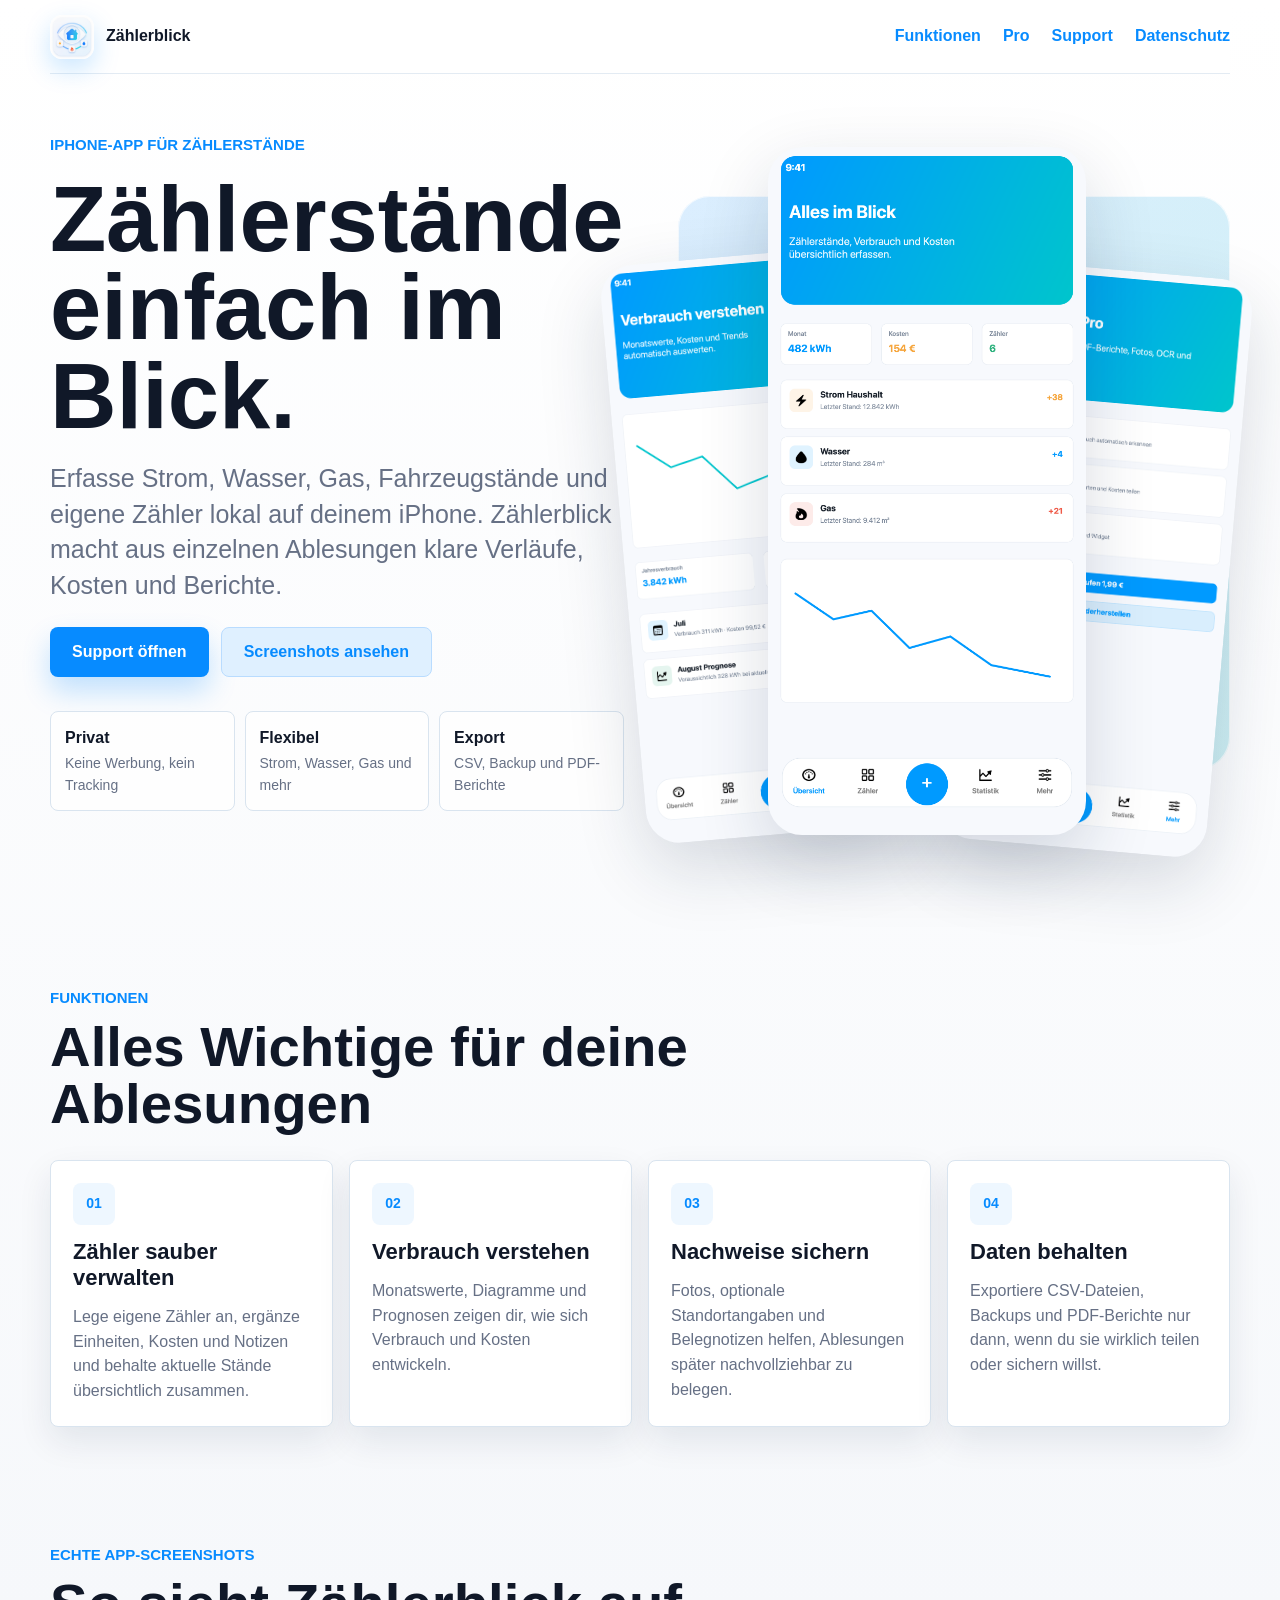
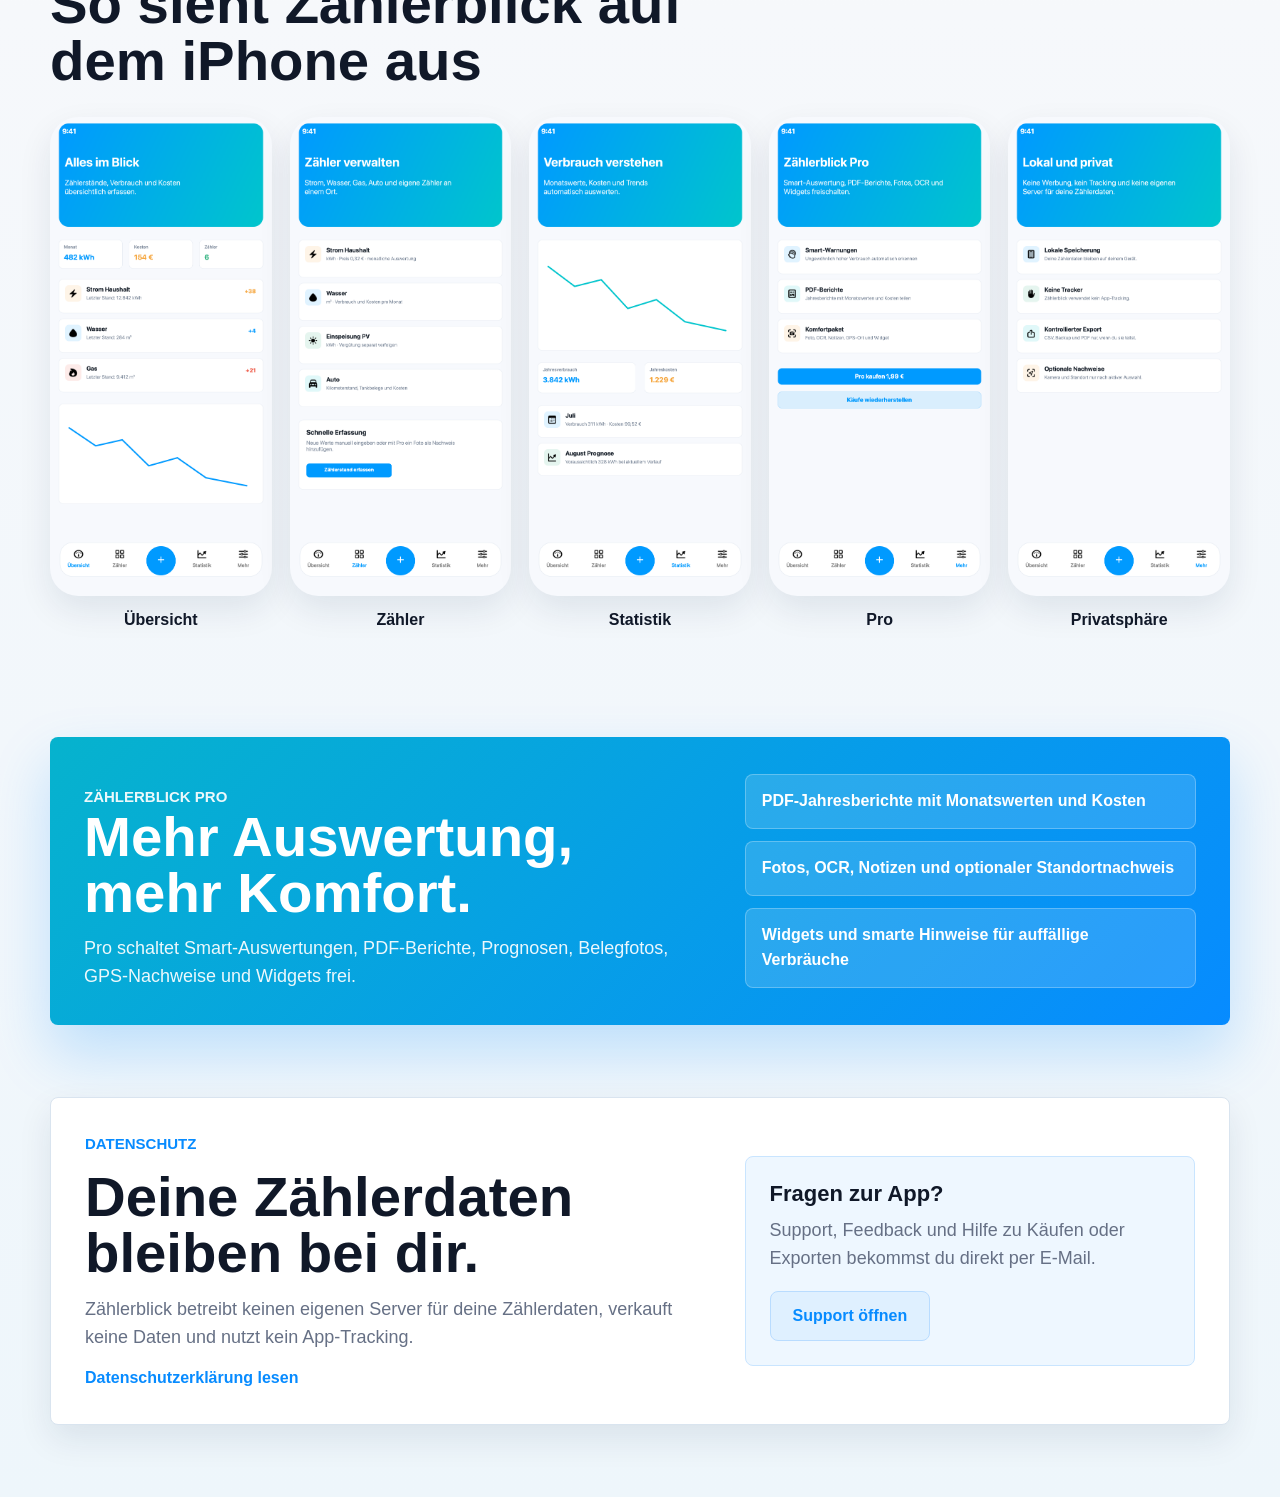
==== index.html @ 4edcbf22 "Add Zählerblick website" ====
<!doctype html>
<html lang="de">
<head>
    <meta charset="utf-8">
    <meta name="viewport" content="width=device-width, initial-scale=1">
    <title>Zählerblick - Zählerstände einfach im Blick</title>
    <meta name="description" content="Zählerblick ist die private iPhone-App für Strom, Wasser, Gas, Fahrzeuge und eigene Zähler - mit Auswertung, Export, Fotos und Pro-Funktionen.">
    <link rel="icon" href="assets/app-icon.png">
    <link rel="stylesheet" href="styles.css">
</head>
<body>
    <header class="site-header">
        <a class="brand" href="index.html" aria-label="Zählerblick Startseite">
            <img src="assets/app-icon.png" alt="">
            <span>Zählerblick</span>
        </a>
        <nav aria-label="Navigation">
            <a href="#funktionen">Funktionen</a>
            <a href="#pro">Pro</a>
            <a href="support.html">Support</a>
            <a href="datenschutz.html">Datenschutz</a>
        </nav>
    </header>

    <main>
        <section class="hero">
            <div class="hero-copy">
                <p class="eyebrow">iPhone-App für Zählerstände</p>
                <h1>Zählerstände einfach im Blick.</h1>
                <p class="lead">
                    Erfasse Strom, Wasser, Gas, Fahrzeugstände und eigene Zähler lokal auf deinem iPhone. Zählerblick macht aus einzelnen Ablesungen klare Verläufe, Kosten und Berichte.
                </p>
                <div class="hero-actions">
                    <a class="button primary" href="support.html">Support öffnen</a>
                    <a class="button secondary" href="#screenshots">Screenshots ansehen</a>
                </div>
                <dl class="trust-row" aria-label="Kurzinfos">
                    <div>
                        <dt>Privat</dt>
                        <dd>Keine Werbung, kein Tracking</dd>
                    </div>
                    <div>
                        <dt>Flexibel</dt>
                        <dd>Strom, Wasser, Gas und mehr</dd>
                    </div>
                    <div>
                        <dt>Export</dt>
                        <dd>CSV, Backup und PDF-Berichte</dd>
                    </div>
                </dl>
            </div>

            <div class="hero-visual" aria-label="Zählerblick App-Screenshots">
                <img class="phone-shot phone-left" src="assets/screenshot-statistics.png" alt="Zählerblick Statistik mit Verbrauchsdiagramm">
                <img class="phone-shot phone-main" src="assets/screenshot-overview.png" alt="Zählerblick Übersicht mit mehreren Zählern">
                <img class="phone-shot phone-right" src="assets/screenshot-pro.png" alt="Zählerblick Pro Freischaltseite">
            </div>
        </section>

        <section class="section" id="funktionen">
            <div class="section-heading">
                <p class="eyebrow">Funktionen</p>
                <h2>Alles Wichtige für deine Ablesungen</h2>
            </div>
            <div class="feature-grid">
                <article class="feature">
                    <span class="feature-icon">01</span>
                    <h3>Zähler sauber verwalten</h3>
                    <p>Lege eigene Zähler an, ergänze Einheiten, Kosten und Notizen und behalte aktuelle Stände übersichtlich zusammen.</p>
                </article>
                <article class="feature">
                    <span class="feature-icon">02</span>
                    <h3>Verbrauch verstehen</h3>
                    <p>Monatswerte, Diagramme und Prognosen zeigen dir, wie sich Verbrauch und Kosten entwickeln.</p>
                </article>
                <article class="feature">
                    <span class="feature-icon">03</span>
                    <h3>Nachweise sichern</h3>
                    <p>Fotos, optionale Standortangaben und Belegnotizen helfen, Ablesungen später nachvollziehbar zu belegen.</p>
                </article>
                <article class="feature">
                    <span class="feature-icon">04</span>
                    <h3>Daten behalten</h3>
                    <p>Exportiere CSV-Dateien, Backups und PDF-Berichte nur dann, wenn du sie wirklich teilen oder sichern willst.</p>
                </article>
            </div>
        </section>

        <section class="showcase" id="screenshots">
            <div class="section-heading">
                <p class="eyebrow">Echte App-Screenshots</p>
                <h2>So sieht Zählerblick auf dem iPhone aus</h2>
            </div>
            <div class="screenshot-strip">
                <figure>
                    <img src="assets/screenshot-overview.png" alt="Übersicht in Zählerblick">
                    <figcaption>Übersicht</figcaption>
                </figure>
                <figure>
                    <img src="assets/screenshot-meters.png" alt="Zählerliste in Zählerblick">
                    <figcaption>Zähler</figcaption>
                </figure>
                <figure>
                    <img src="assets/screenshot-statistics.png" alt="Statistikansicht in Zählerblick">
                    <figcaption>Statistik</figcaption>
                </figure>
                <figure>
                    <img src="assets/screenshot-pro.png" alt="Zählerblick Pro Ansicht">
                    <figcaption>Pro</figcaption>
                </figure>
                <figure>
                    <img src="assets/screenshot-privacy.png" alt="Datenschutzansicht in Zählerblick">
                    <figcaption>Privatsphäre</figcaption>
                </figure>
            </div>
        </section>

        <section class="pro-band" id="pro">
            <div>
                <p class="eyebrow">Zählerblick Pro</p>
                <h2>Mehr Auswertung, mehr Komfort.</h2>
                <p>
                    Pro schaltet Smart-Auswertungen, PDF-Berichte, Prognosen, Belegfotos, GPS-Nachweise und Widgets frei.
                </p>
            </div>
            <ul class="pro-list">
                <li>PDF-Jahresberichte mit Monatswerten und Kosten</li>
                <li>Fotos, OCR, Notizen und optionaler Standortnachweis</li>
                <li>Widgets und smarte Hinweise für auffällige Verbräuche</li>
            </ul>
        </section>

        <section class="privacy-section">
            <div class="privacy-copy">
                <p class="eyebrow">Datenschutz</p>
                <h2>Deine Zählerdaten bleiben bei dir.</h2>
                <p>
                    Zählerblick betreibt keinen eigenen Server für deine Zählerdaten, verkauft keine Daten und nutzt kein App-Tracking.
                </p>
                <a class="text-link" href="datenschutz.html">Datenschutzerklärung lesen</a>
            </div>
            <div class="support-card">
                <h3>Fragen zur App?</h3>
                <p>Support, Feedback und Hilfe zu Käufen oder Exporten bekommst du direkt per E-Mail.</p>
                <a class="button secondary" href="support.html">Support öffnen</a>
            </div>
        </section>
    </main>
</body>
</html>
---- styles.css ----
:root {
    color-scheme: light;
    --background: #f6f8fb;
    --surface: #ffffff;
    --surface-soft: #eef7ff;
    --ink: #101828;
    --text: #1d2939;
    --muted: #667085;
    --line: #d9e4ef;
    --blue: #078bff;
    --cyan: #06b6c9;
    --deep: #0b2545;
    --shadow: 0 26px 70px rgba(16, 36, 66, 0.16);
    --soft-shadow: 0 14px 34px rgba(16, 36, 66, 0.09);
}

* {
    box-sizing: border-box;
}

html {
    scroll-behavior: smooth;
}

body {
    margin: 0;
    font-family: -apple-system, BlinkMacSystemFont, "Segoe UI", sans-serif;
    color: var(--text);
    background:
        linear-gradient(180deg, #ffffff 0%, var(--background) 52%, #eef6fb 100%);
    line-height: 1.55;
}

img {
    max-width: 100%;
    height: auto;
}

a {
    color: var(--blue);
    text-decoration: none;
}

a:hover {
    text-decoration: underline;
}

.site-header {
    position: sticky;
    top: 0;
    z-index: 20;
    width: min(1180px, calc(100% - 40px));
    min-height: 74px;
    margin: 0 auto;
    display: flex;
    align-items: center;
    justify-content: space-between;
    gap: 22px;
    background: rgba(255, 255, 255, 0.82);
    backdrop-filter: blur(18px);
    border-bottom: 1px solid rgba(217, 228, 239, 0.72);
}

.site-header nav,
.topnav {
    display: flex;
    align-items: center;
    gap: 22px;
    font-weight: 750;
}

.brand {
    display: inline-flex;
    align-items: center;
    gap: 12px;
    color: var(--ink);
    font-weight: 850;
}

.brand img {
    width: 44px;
    height: 44px;
    border-radius: 12px;
    box-shadow: 0 10px 26px rgba(7, 139, 255, 0.22);
}

main,
.page {
    width: min(1180px, calc(100% - 40px));
    margin: 0 auto;
}

.page {
    padding: 30px 0 72px;
}

.page.narrow {
    width: min(860px, calc(100% - 40px));
}

.topnav {
    justify-content: space-between;
    padding: 8px 0 28px;
}

.hero {
    min-height: calc(100vh - 74px);
    display: grid;
    grid-template-columns: minmax(0, 0.92fr) minmax(360px, 1.08fr);
    align-items: center;
    gap: 56px;
    padding: 52px 0 82px;
}

.hero-copy {
    display: grid;
    gap: 20px;
}

.eyebrow {
    margin: 0;
    color: var(--blue);
    font-size: 15px;
    font-weight: 850;
    letter-spacing: 0;
    text-transform: uppercase;
}

h1,
h2,
h3 {
    margin: 0;
    color: var(--ink);
    letter-spacing: 0;
}

h1 {
    max-width: 720px;
    font-size: clamp(48px, 7.2vw, 94px);
    line-height: 0.96;
}

h2 {
    font-size: clamp(34px, 4.4vw, 58px);
    line-height: 1;
}

h3 {
    font-size: 22px;
    line-height: 1.18;
}

p {
    margin: 0;
    color: var(--muted);
    font-size: 18px;
}

.lead {
    max-width: 670px;
    font-size: clamp(20px, 2.1vw, 25px);
    line-height: 1.42;
}

.hero-actions {
    display: flex;
    flex-wrap: wrap;
    gap: 12px;
    margin-top: 4px;
}

.button {
    display: inline-flex;
    min-height: 50px;
    align-items: center;
    justify-content: center;
    padding: 0 22px;
    border-radius: 8px;
    font-weight: 850;
}

.button.primary {
    color: #ffffff;
    background: var(--blue);
    box-shadow: 0 14px 28px rgba(7, 139, 255, 0.24);
}

.button.secondary {
    color: var(--blue);
    background: #dff0ff;
    border: 1px solid #b9dcff;
}

.trust-row {
    display: grid;
    grid-template-columns: repeat(3, minmax(0, 1fr));
    gap: 10px;
    margin: 14px 0 0;
}

.trust-row div {
    padding: 14px;
    background: rgba(255, 255, 255, 0.76);
    border: 1px solid var(--line);
    border-radius: 8px;
}

.trust-row dt {
    color: var(--ink);
    font-weight: 850;
}

.trust-row dd {
    margin: 2px 0 0;
    color: var(--muted);
    font-size: 14px;
}

.hero-visual {
    position: relative;
    min-height: 690px;
    isolation: isolate;
}

.hero-visual::before {
    content: "";
    position: absolute;
    inset: 10% 0 7% 9%;
    z-index: -1;
    border-radius: 32px;
    background: linear-gradient(135deg, rgba(7, 139, 255, 0.14), rgba(6, 182, 201, 0.19));
    box-shadow: inset 0 0 0 1px rgba(255, 255, 255, 0.7);
}

.phone-shot {
    position: absolute;
    width: 268px;
    border-radius: 34px;
    background: var(--surface);
    box-shadow: var(--shadow);
}

.phone-main {
    left: 50%;
    top: 20px;
    z-index: 3;
    width: 318px;
    transform: translateX(-50%);
}

.phone-left {
    left: 0;
    top: 128px;
    z-index: 2;
    transform: rotate(-5deg);
}

.phone-right {
    right: 0;
    top: 142px;
    z-index: 1;
    transform: rotate(5deg);
}

.section {
    padding: 86px 0 38px;
}

.section-heading {
    display: grid;
    gap: 10px;
    max-width: 760px;
    margin-bottom: 28px;
}

.feature-grid {
    display: grid;
    grid-template-columns: repeat(4, minmax(0, 1fr));
    gap: 16px;
}

.feature {
    min-height: 246px;
    padding: 22px;
    display: flex;
    flex-direction: column;
    gap: 14px;
    background: var(--surface);
    border: 1px solid var(--line);
    border-radius: 8px;
    box-shadow: var(--soft-shadow);
}

.feature-icon {
    display: inline-grid;
    width: 42px;
    height: 42px;
    place-items: center;
    color: var(--blue);
    background: var(--surface-soft);
    border-radius: 8px;
    font-size: 14px;
    font-weight: 900;
}

.feature p {
    font-size: 16px;
}

.showcase {
    padding: 78px 0;
}

.screenshot-strip {
    display: grid;
    grid-template-columns: repeat(5, minmax(160px, 1fr));
    gap: 18px;
    align-items: start;
}

.screenshot-strip figure {
    margin: 0;
}

.screenshot-strip img {
    display: block;
    width: 100%;
    border-radius: 28px;
    background: var(--surface);
    box-shadow: var(--soft-shadow);
}

.screenshot-strip figcaption {
    margin-top: 12px;
    color: var(--ink);
    font-weight: 800;
    text-align: center;
}

.pro-band,
.privacy-section {
    display: grid;
    grid-template-columns: minmax(0, 1fr) minmax(320px, 0.72fr);
    gap: 34px;
    align-items: center;
    margin: 26px 0 72px;
    padding: 34px;
    border-radius: 8px;
}

.pro-band {
    color: #ffffff;
    background:
        linear-gradient(135deg, rgba(6, 182, 201, 0.92), rgba(7, 139, 255, 0.98)),
        var(--blue);
    box-shadow: 0 28px 58px rgba(7, 139, 255, 0.22);
}

.pro-band .eyebrow,
.pro-band h2,
.pro-band p,
.pro-list {
    color: #ffffff;
}

.pro-band p {
    max-width: 680px;
    margin-top: 14px;
    opacity: 0.92;
}

.pro-list {
    margin: 0;
    padding: 0;
    list-style: none;
    display: grid;
    gap: 12px;
}

.pro-list li {
    padding: 14px 16px;
    background: rgba(255, 255, 255, 0.14);
    border: 1px solid rgba(255, 255, 255, 0.26);
    border-radius: 8px;
    font-weight: 750;
}

.privacy-section {
    background: var(--surface);
    border: 1px solid var(--line);
    box-shadow: var(--soft-shadow);
}

.privacy-copy {
    display: grid;
    gap: 14px;
}

.text-link {
    width: fit-content;
    font-weight: 850;
}

.support-card {
    padding: 24px;
    background: var(--surface-soft);
    border: 1px solid #c9e5ff;
    border-radius: 8px;
}

.support-card p {
    margin: 10px 0 18px;
}

.content {
    padding: 34px;
    background: var(--surface);
    border: 1px solid var(--line);
    border-radius: 8px;
    box-shadow: var(--soft-shadow);
}

.content h1 {
    font-size: clamp(42px, 6vw, 70px);
    margin-bottom: 24px;
}

.content h2 {
    margin: 34px 0 10px;
    font-size: 25px;
    line-height: 1.2;
}

.content p + p {
    margin-top: 10px;
}

.content ul {
    margin: 10px 0 0;
    padding-left: 22px;
    color: var(--muted);
    font-size: 18px;
}

.support-box {
    margin: 26px 0;
    padding: 22px;
    background: var(--surface-soft);
    border: 1px solid #c9e5ff;
    border-radius: 8px;
}

.support-box h2 {
    margin-top: 0;
}

.inline-shot {
    display: block;
    width: min(320px, 100%);
    margin: 30px auto;
    border-radius: 30px;
    box-shadow: var(--shadow);
}

@media (max-width: 980px) {
    .hero {
        grid-template-columns: 1fr;
        min-height: 0;
        padding-top: 38px;
    }

    .hero-visual {
        min-height: 590px;
        max-width: 680px;
        width: 100%;
        margin: 0 auto;
    }

    .feature-grid {
        grid-template-columns: repeat(2, minmax(0, 1fr));
    }

    .screenshot-strip {
        grid-template-columns: repeat(3, minmax(170px, 1fr));
    }

    .pro-band,
    .privacy-section {
        grid-template-columns: 1fr;
    }
}

@media (max-width: 680px) {
    .site-header {
        position: static;
        width: calc(100% - 28px);
        align-items: flex-start;
        padding: 14px 0;
    }

    .site-header nav {
        flex-wrap: wrap;
        justify-content: flex-end;
        gap: 10px 14px;
        font-size: 14px;
    }

    main,
    .page,
    .page.narrow {
        width: calc(100% - 28px);
    }

    .hero {
        gap: 28px;
        padding-bottom: 42px;
    }

    .trust-row,
    .feature-grid,
    .screenshot-strip {
        grid-template-columns: 1fr;
    }

    .hero-visual {
        min-height: 460px;
    }

    .hero-visual::before {
        inset: 8% 0 10%;
    }

    .phone-shot {
        width: 170px;
        border-radius: 24px;
    }

    .phone-main {
        width: 205px;
    }

    .phone-left {
        left: 0;
        top: 112px;
    }

    .phone-right {
        right: 0;
        top: 128px;
    }

    .section,
    .showcase {
        padding: 50px 0 24px;
    }

    .pro-band,
    .privacy-section,
    .content {
        padding: 24px 18px;
    }

    p,
    .content ul {
        font-size: 16px;
    }

    .lead {
        font-size: 19px;
    }
}
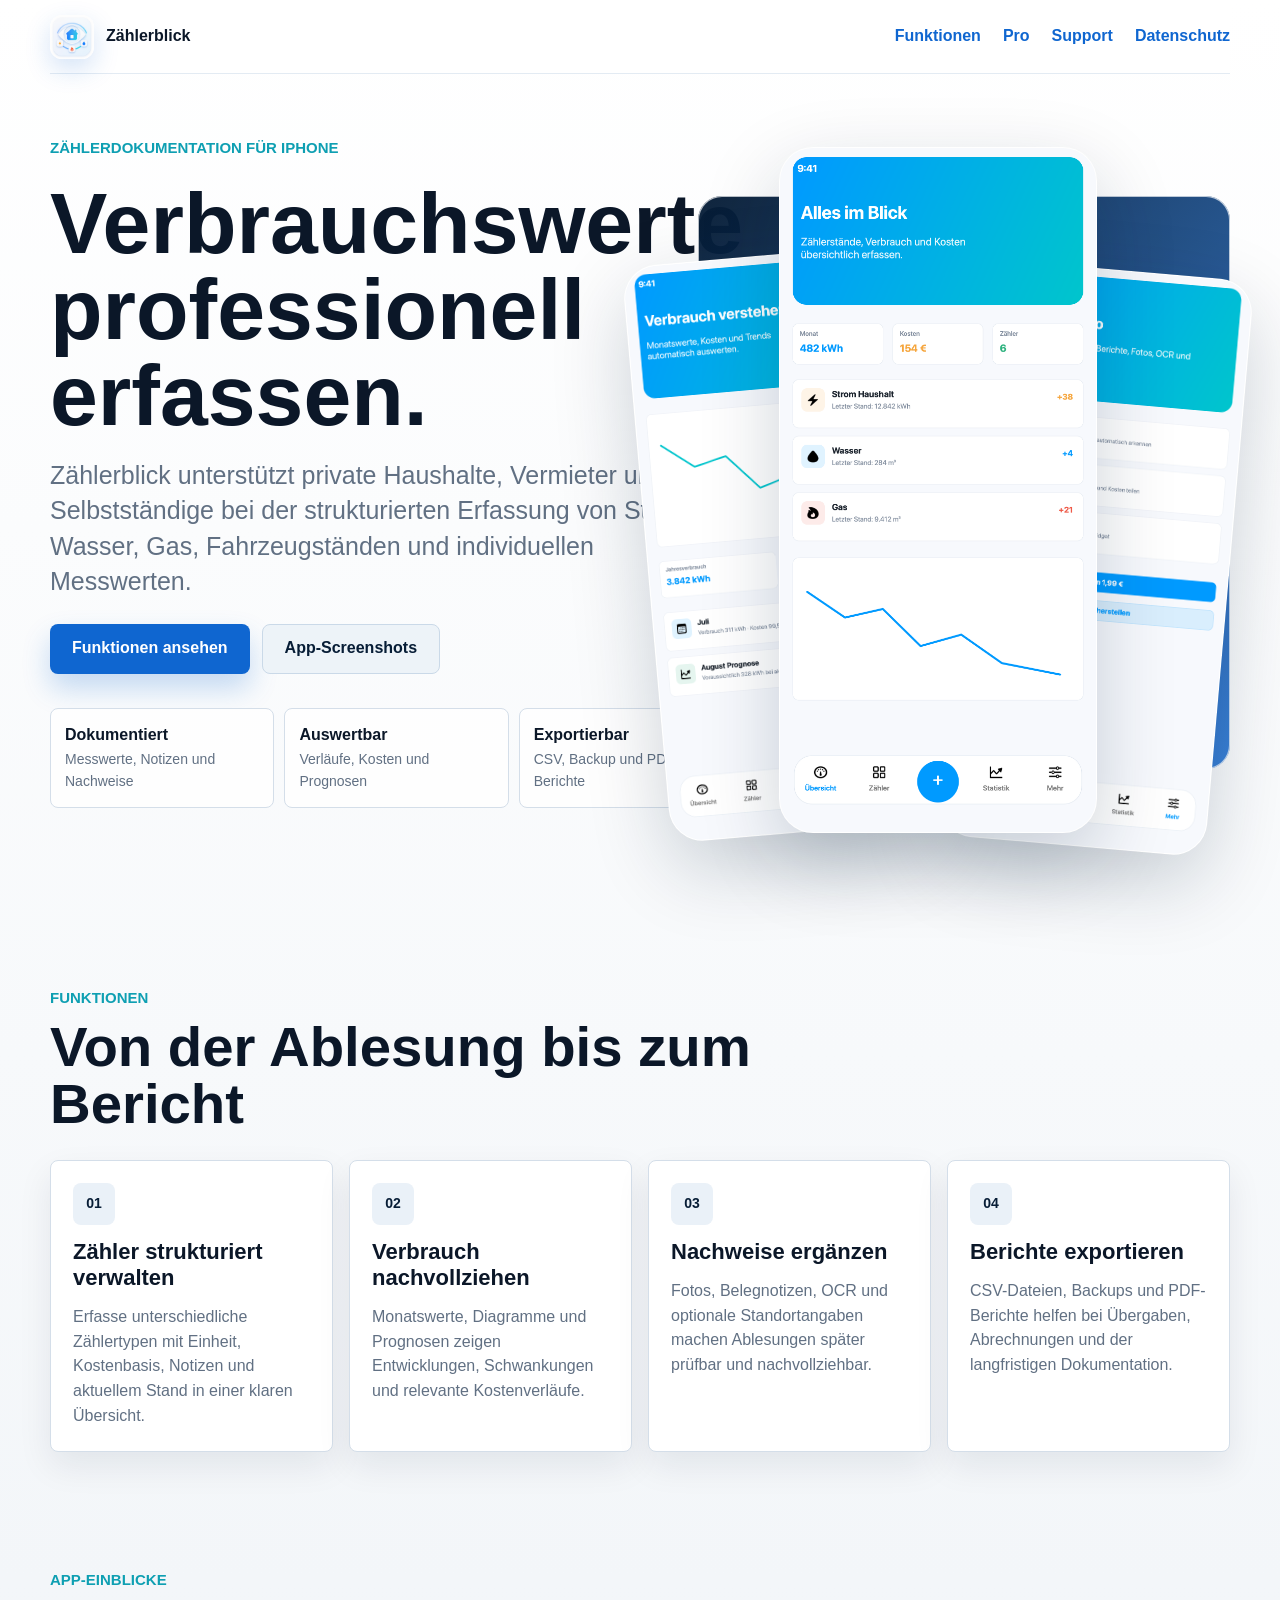
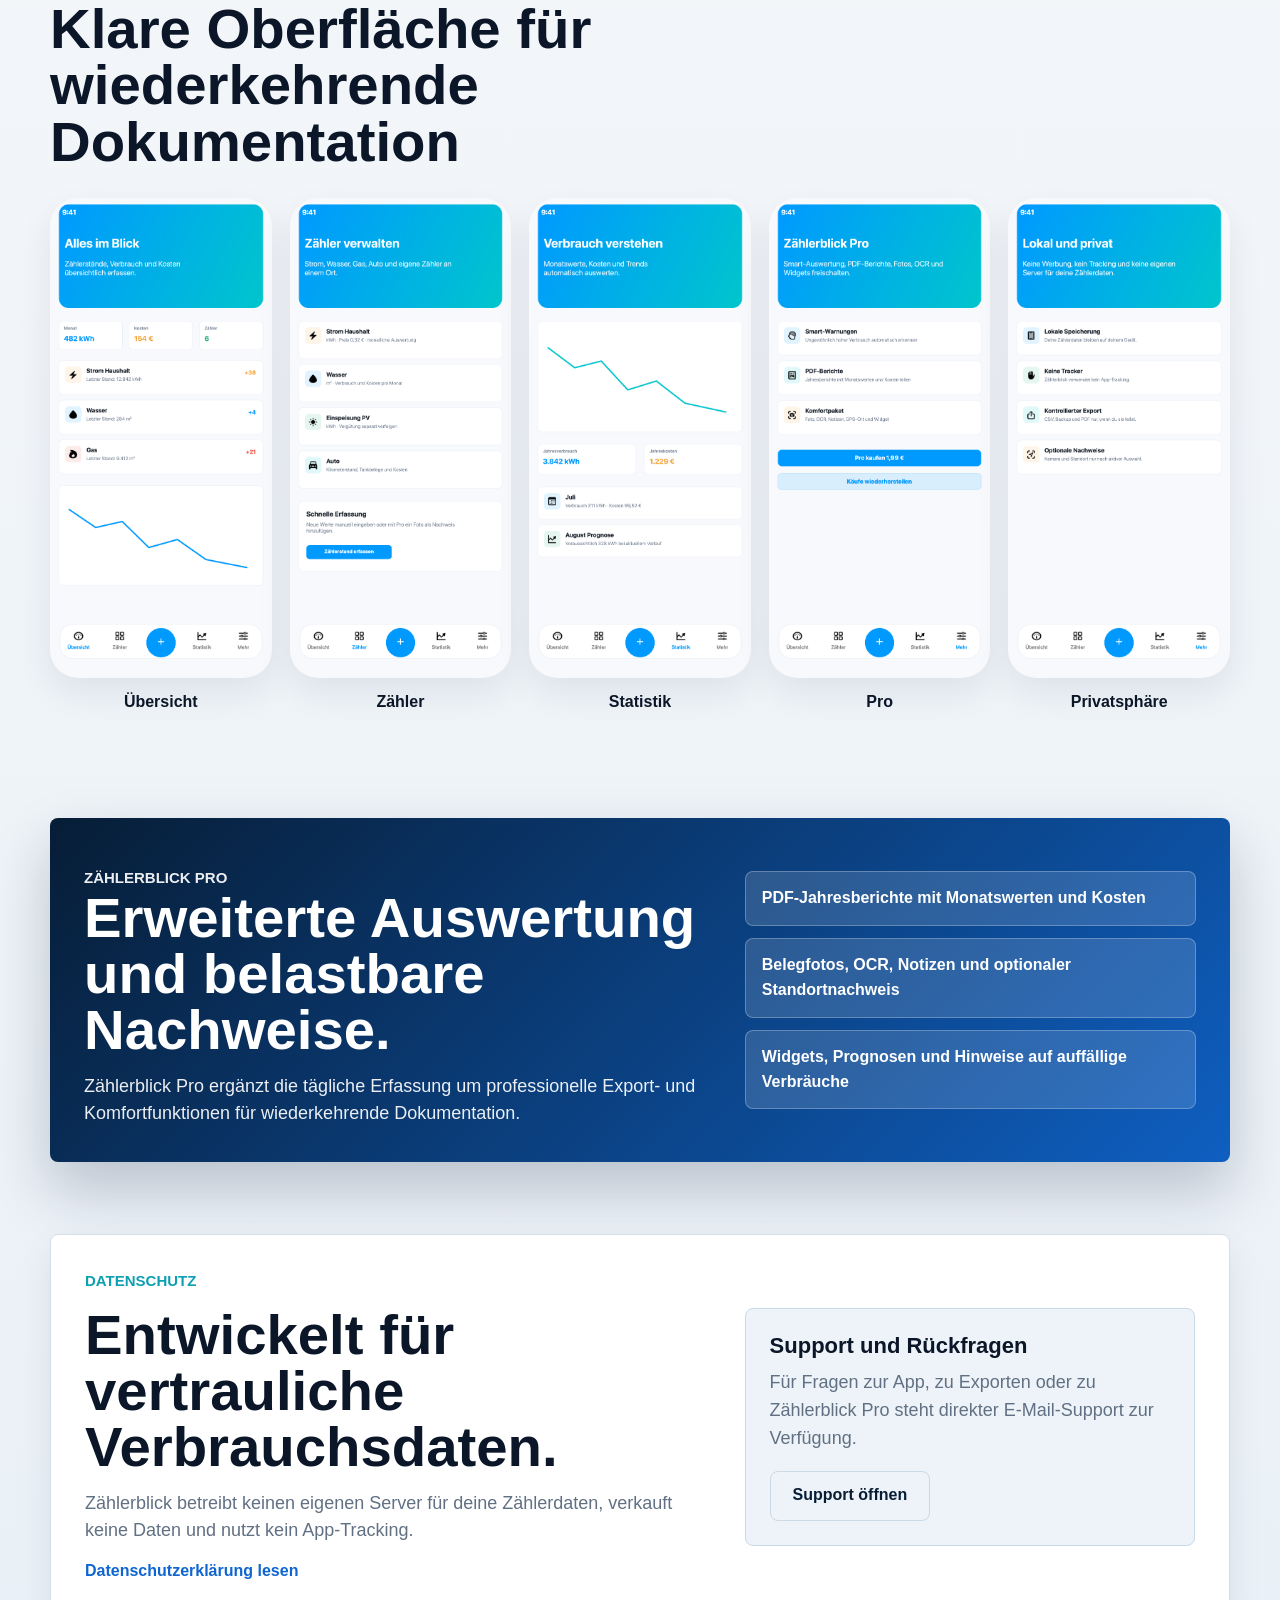
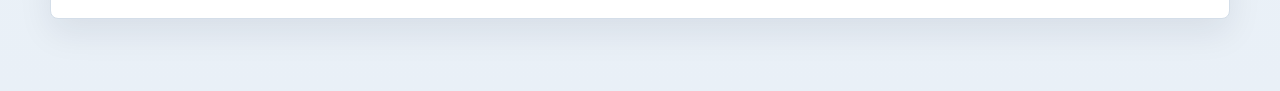
==== commit 9b9313e9: "Refine business website design" ====
--- a/index.html
+++ b/index.html
@@ -3,8 +3,8 @@
 <head>
     <meta charset="utf-8">
     <meta name="viewport" content="width=device-width, initial-scale=1">
-    <title>Zählerblick - Zählerstände einfach im Blick</title>
-    <meta name="description" content="Zählerblick ist die private iPhone-App für Strom, Wasser, Gas, Fahrzeuge und eigene Zähler - mit Auswertung, Export, Fotos und Pro-Funktionen.">
+    <title>Zählerblick - Professionelle Zählerdokumentation</title>
+    <meta name="description" content="Zählerblick ist die iPhone-App für strukturierte Zählerdokumentation, Verbrauchsauswertung, Kostenübersicht und exportierbare Berichte.">
     <link rel="icon" href="assets/app-icon.png">
     <link rel="stylesheet" href="styles.css">
 </head>
@@ -25,26 +25,26 @@
     <main>
         <section class="hero">
             <div class="hero-copy">
-                <p class="eyebrow">iPhone-App für Zählerstände</p>
-                <h1>Zählerstände einfach im Blick.</h1>
+                <p class="eyebrow">Zählerdokumentation für iPhone</p>
+                <h1>Verbrauchswerte professionell erfassen.</h1>
                 <p class="lead">
-                    Erfasse Strom, Wasser, Gas, Fahrzeugstände und eigene Zähler lokal auf deinem iPhone. Zählerblick macht aus einzelnen Ablesungen klare Verläufe, Kosten und Berichte.
+                    Zählerblick unterstützt private Haushalte, Vermieter und Selbstständige bei der strukturierten Erfassung von Strom, Wasser, Gas, Fahrzeugständen und individuellen Messwerten.
                 </p>
                 <div class="hero-actions">
-                    <a class="button primary" href="support.html">Support öffnen</a>
-                    <a class="button secondary" href="#screenshots">Screenshots ansehen</a>
+                    <a class="button primary" href="#funktionen">Funktionen ansehen</a>
+                    <a class="button secondary" href="#screenshots">App-Screenshots</a>
                 </div>
                 <dl class="trust-row" aria-label="Kurzinfos">
                     <div>
-                        <dt>Privat</dt>
-                        <dd>Keine Werbung, kein Tracking</dd>
+                        <dt>Dokumentiert</dt>
+                        <dd>Messwerte, Notizen und Nachweise</dd>
                     </div>
                     <div>
-                        <dt>Flexibel</dt>
-                        <dd>Strom, Wasser, Gas und mehr</dd>
+                        <dt>Auswertbar</dt>
+                        <dd>Verläufe, Kosten und Prognosen</dd>
                     </div>
                     <div>
-                        <dt>Export</dt>
+                        <dt>Exportierbar</dt>
                         <dd>CSV, Backup und PDF-Berichte</dd>
                     </div>
                 </dl>
@@ -60,36 +60,36 @@
         <section class="section" id="funktionen">
             <div class="section-heading">
                 <p class="eyebrow">Funktionen</p>
-                <h2>Alles Wichtige für deine Ablesungen</h2>
+                <h2>Von der Ablesung bis zum Bericht</h2>
             </div>
             <div class="feature-grid">
                 <article class="feature">
                     <span class="feature-icon">01</span>
-                    <h3>Zähler sauber verwalten</h3>
-                    <p>Lege eigene Zähler an, ergänze Einheiten, Kosten und Notizen und behalte aktuelle Stände übersichtlich zusammen.</p>
+                    <h3>Zähler strukturiert verwalten</h3>
+                    <p>Erfasse unterschiedliche Zählertypen mit Einheit, Kostenbasis, Notizen und aktuellem Stand in einer klaren Übersicht.</p>
                 </article>
                 <article class="feature">
                     <span class="feature-icon">02</span>
-                    <h3>Verbrauch verstehen</h3>
-                    <p>Monatswerte, Diagramme und Prognosen zeigen dir, wie sich Verbrauch und Kosten entwickeln.</p>
+                    <h3>Verbrauch nachvollziehen</h3>
+                    <p>Monatswerte, Diagramme und Prognosen zeigen Entwicklungen, Schwankungen und relevante Kostenverläufe.</p>
                 </article>
                 <article class="feature">
                     <span class="feature-icon">03</span>
-                    <h3>Nachweise sichern</h3>
-                    <p>Fotos, optionale Standortangaben und Belegnotizen helfen, Ablesungen später nachvollziehbar zu belegen.</p>
+                    <h3>Nachweise ergänzen</h3>
+                    <p>Fotos, Belegnotizen, OCR und optionale Standortangaben machen Ablesungen später prüfbar und nachvollziehbar.</p>
                 </article>
                 <article class="feature">
                     <span class="feature-icon">04</span>
-                    <h3>Daten behalten</h3>
-                    <p>Exportiere CSV-Dateien, Backups und PDF-Berichte nur dann, wenn du sie wirklich teilen oder sichern willst.</p>
+                    <h3>Berichte exportieren</h3>
+                    <p>CSV-Dateien, Backups und PDF-Berichte helfen bei Übergaben, Abrechnungen und der langfristigen Dokumentation.</p>
                 </article>
             </div>
         </section>
 
         <section class="showcase" id="screenshots">
             <div class="section-heading">
-                <p class="eyebrow">Echte App-Screenshots</p>
-                <h2>So sieht Zählerblick auf dem iPhone aus</h2>
+                <p class="eyebrow">App-Einblicke</p>
+                <h2>Klare Oberfläche für wiederkehrende Dokumentation</h2>
             </div>
             <div class="screenshot-strip">
                 <figure>
@@ -118,30 +118,30 @@
         <section class="pro-band" id="pro">
             <div>
                 <p class="eyebrow">Zählerblick Pro</p>
-                <h2>Mehr Auswertung, mehr Komfort.</h2>
+                <h2>Erweiterte Auswertung und belastbare Nachweise.</h2>
                 <p>
-                    Pro schaltet Smart-Auswertungen, PDF-Berichte, Prognosen, Belegfotos, GPS-Nachweise und Widgets frei.
+                    Zählerblick Pro ergänzt die tägliche Erfassung um professionelle Export- und Komfortfunktionen für wiederkehrende Dokumentation.
                 </p>
             </div>
             <ul class="pro-list">
                 <li>PDF-Jahresberichte mit Monatswerten und Kosten</li>
-                <li>Fotos, OCR, Notizen und optionaler Standortnachweis</li>
-                <li>Widgets und smarte Hinweise für auffällige Verbräuche</li>
+                <li>Belegfotos, OCR, Notizen und optionaler Standortnachweis</li>
+                <li>Widgets, Prognosen und Hinweise auf auffällige Verbräuche</li>
             </ul>
         </section>
 
         <section class="privacy-section">
             <div class="privacy-copy">
                 <p class="eyebrow">Datenschutz</p>
-                <h2>Deine Zählerdaten bleiben bei dir.</h2>
+                <h2>Entwickelt für vertrauliche Verbrauchsdaten.</h2>
                 <p>
                     Zählerblick betreibt keinen eigenen Server für deine Zählerdaten, verkauft keine Daten und nutzt kein App-Tracking.
                 </p>
                 <a class="text-link" href="datenschutz.html">Datenschutzerklärung lesen</a>
             </div>
             <div class="support-card">
-                <h3>Fragen zur App?</h3>
-                <p>Support, Feedback und Hilfe zu Käufen oder Exporten bekommst du direkt per E-Mail.</p>
+                <h3>Support und Rückfragen</h3>
+                <p>Für Fragen zur App, zu Exporten oder zu Zählerblick Pro steht direkter E-Mail-Support zur Verfügung.</p>
                 <a class="button secondary" href="support.html">Support öffnen</a>
             </div>
         </section>
--- a/styles.css
+++ b/styles.css
@@ -1,17 +1,17 @@
 :root {
     color-scheme: light;
-    --background: #f6f8fb;
+    --background: #f3f6f9;
     --surface: #ffffff;
-    --surface-soft: #eef7ff;
-    --ink: #101828;
-    --text: #1d2939;
-    --muted: #667085;
-    --line: #d9e4ef;
-    --blue: #078bff;
-    --cyan: #06b6c9;
-    --deep: #0b2545;
-    --shadow: 0 26px 70px rgba(16, 36, 66, 0.16);
-    --soft-shadow: 0 14px 34px rgba(16, 36, 66, 0.09);
+    --surface-soft: #eaf1f8;
+    --ink: #0b1728;
+    --text: #233044;
+    --muted: #617083;
+    --line: #d4dee9;
+    --blue: #0f66d0;
+    --cyan: #0e9fb2;
+    --deep: #071d36;
+    --shadow: 0 28px 80px rgba(7, 29, 54, 0.2);
+    --soft-shadow: 0 14px 34px rgba(7, 29, 54, 0.08);
 }
 
 * {
@@ -27,7 +27,7 @@
     font-family: -apple-system, BlinkMacSystemFont, "Segoe UI", sans-serif;
     color: var(--text);
     background:
-        linear-gradient(180deg, #ffffff 0%, var(--background) 52%, #eef6fb 100%);
+        linear-gradient(180deg, #ffffff 0%, var(--background) 48%, #e9f0f7 100%);
     line-height: 1.55;
 }
 
@@ -56,7 +56,7 @@
     align-items: center;
     justify-content: space-between;
     gap: 22px;
-    background: rgba(255, 255, 255, 0.82);
+    background: rgba(255, 255, 255, 0.9);
     backdrop-filter: blur(18px);
     border-bottom: 1px solid rgba(217, 228, 239, 0.72);
 }
@@ -81,7 +81,7 @@
     width: 44px;
     height: 44px;
     border-radius: 12px;
-    box-shadow: 0 10px 26px rgba(7, 139, 255, 0.22);
+    box-shadow: 0 10px 26px rgba(15, 102, 208, 0.18);
 }
 
 main,
@@ -106,7 +106,7 @@
 .hero {
     min-height: calc(100vh - 74px);
     display: grid;
-    grid-template-columns: minmax(0, 0.92fr) minmax(360px, 1.08fr);
+    grid-template-columns: minmax(0, 0.96fr) minmax(360px, 1.04fr);
     align-items: center;
     gap: 56px;
     padding: 52px 0 82px;
@@ -119,7 +119,7 @@
 
 .eyebrow {
     margin: 0;
-    color: var(--blue);
+    color: var(--cyan);
     font-size: 15px;
     font-weight: 850;
     letter-spacing: 0;
@@ -136,8 +136,8 @@
 
 h1 {
     max-width: 720px;
-    font-size: clamp(48px, 7.2vw, 94px);
-    line-height: 0.96;
+    font-size: clamp(48px, 6.8vw, 86px);
+    line-height: 1;
 }
 
 h2 {
@@ -182,13 +182,13 @@
 .button.primary {
     color: #ffffff;
     background: var(--blue);
-    box-shadow: 0 14px 28px rgba(7, 139, 255, 0.24);
+    box-shadow: 0 14px 28px rgba(15, 102, 208, 0.23);
 }
 
 .button.secondary {
-    color: var(--blue);
-    background: #dff0ff;
-    border: 1px solid #b9dcff;
+    color: var(--deep);
+    background: #edf3f8;
+    border: 1px solid #cad9e8;
 }
 
 .trust-row {
@@ -200,7 +200,7 @@
 
 .trust-row div {
     padding: 14px;
-    background: rgba(255, 255, 255, 0.76);
+    background: rgba(255, 255, 255, 0.86);
     border: 1px solid var(--line);
     border-radius: 8px;
 }
@@ -227,8 +227,9 @@
     position: absolute;
     inset: 10% 0 7% 9%;
     z-index: -1;
-    border-radius: 32px;
-    background: linear-gradient(135deg, rgba(7, 139, 255, 0.14), rgba(6, 182, 201, 0.19));
+    border-radius: 24px;
+    background:
+        linear-gradient(135deg, rgba(7, 29, 54, 0.96), rgba(15, 102, 208, 0.82));
     box-shadow: inset 0 0 0 1px rgba(255, 255, 255, 0.7);
 }
 
@@ -238,6 +239,7 @@
     border-radius: 34px;
     background: var(--surface);
     box-shadow: var(--shadow);
+    border: 1px solid rgba(255, 255, 255, 0.72);
 }
 
 .phone-main {
@@ -289,6 +291,7 @@
     border: 1px solid var(--line);
     border-radius: 8px;
     box-shadow: var(--soft-shadow);
+    transition: transform 180ms ease, box-shadow 180ms ease;
 }
 
 .feature-icon {
@@ -296,7 +299,7 @@
     width: 42px;
     height: 42px;
     place-items: center;
-    color: var(--blue);
+    color: var(--deep);
     background: var(--surface-soft);
     border-radius: 8px;
     font-size: 14px;
@@ -330,6 +333,11 @@
     box-shadow: var(--soft-shadow);
 }
 
+.feature:hover {
+    transform: translateY(-3px);
+    box-shadow: 0 18px 42px rgba(7, 29, 54, 0.12);
+}
+
 .screenshot-strip figcaption {
     margin-top: 12px;
     color: var(--ink);
@@ -351,9 +359,9 @@
 .pro-band {
     color: #ffffff;
     background:
-        linear-gradient(135deg, rgba(6, 182, 201, 0.92), rgba(7, 139, 255, 0.98)),
-        var(--blue);
-    box-shadow: 0 28px 58px rgba(7, 139, 255, 0.22);
+        linear-gradient(135deg, rgba(7, 29, 54, 0.98), rgba(15, 102, 208, 0.9)),
+        var(--deep);
+    box-shadow: 0 28px 58px rgba(7, 29, 54, 0.22);
 }
 
 .pro-band .eyebrow,
@@ -403,8 +411,8 @@
 
 .support-card {
     padding: 24px;
-    background: var(--surface-soft);
-    border: 1px solid #c9e5ff;
+    background: #edf3f8;
+    border: 1px solid #cad9e8;
     border-radius: 8px;
 }
 
@@ -445,8 +453,8 @@
 .support-box {
     margin: 26px 0;
     padding: 22px;
-    background: var(--surface-soft);
-    border: 1px solid #c9e5ff;
+    background: #edf3f8;
+    border: 1px solid #cad9e8;
     border-radius: 8px;
 }
 
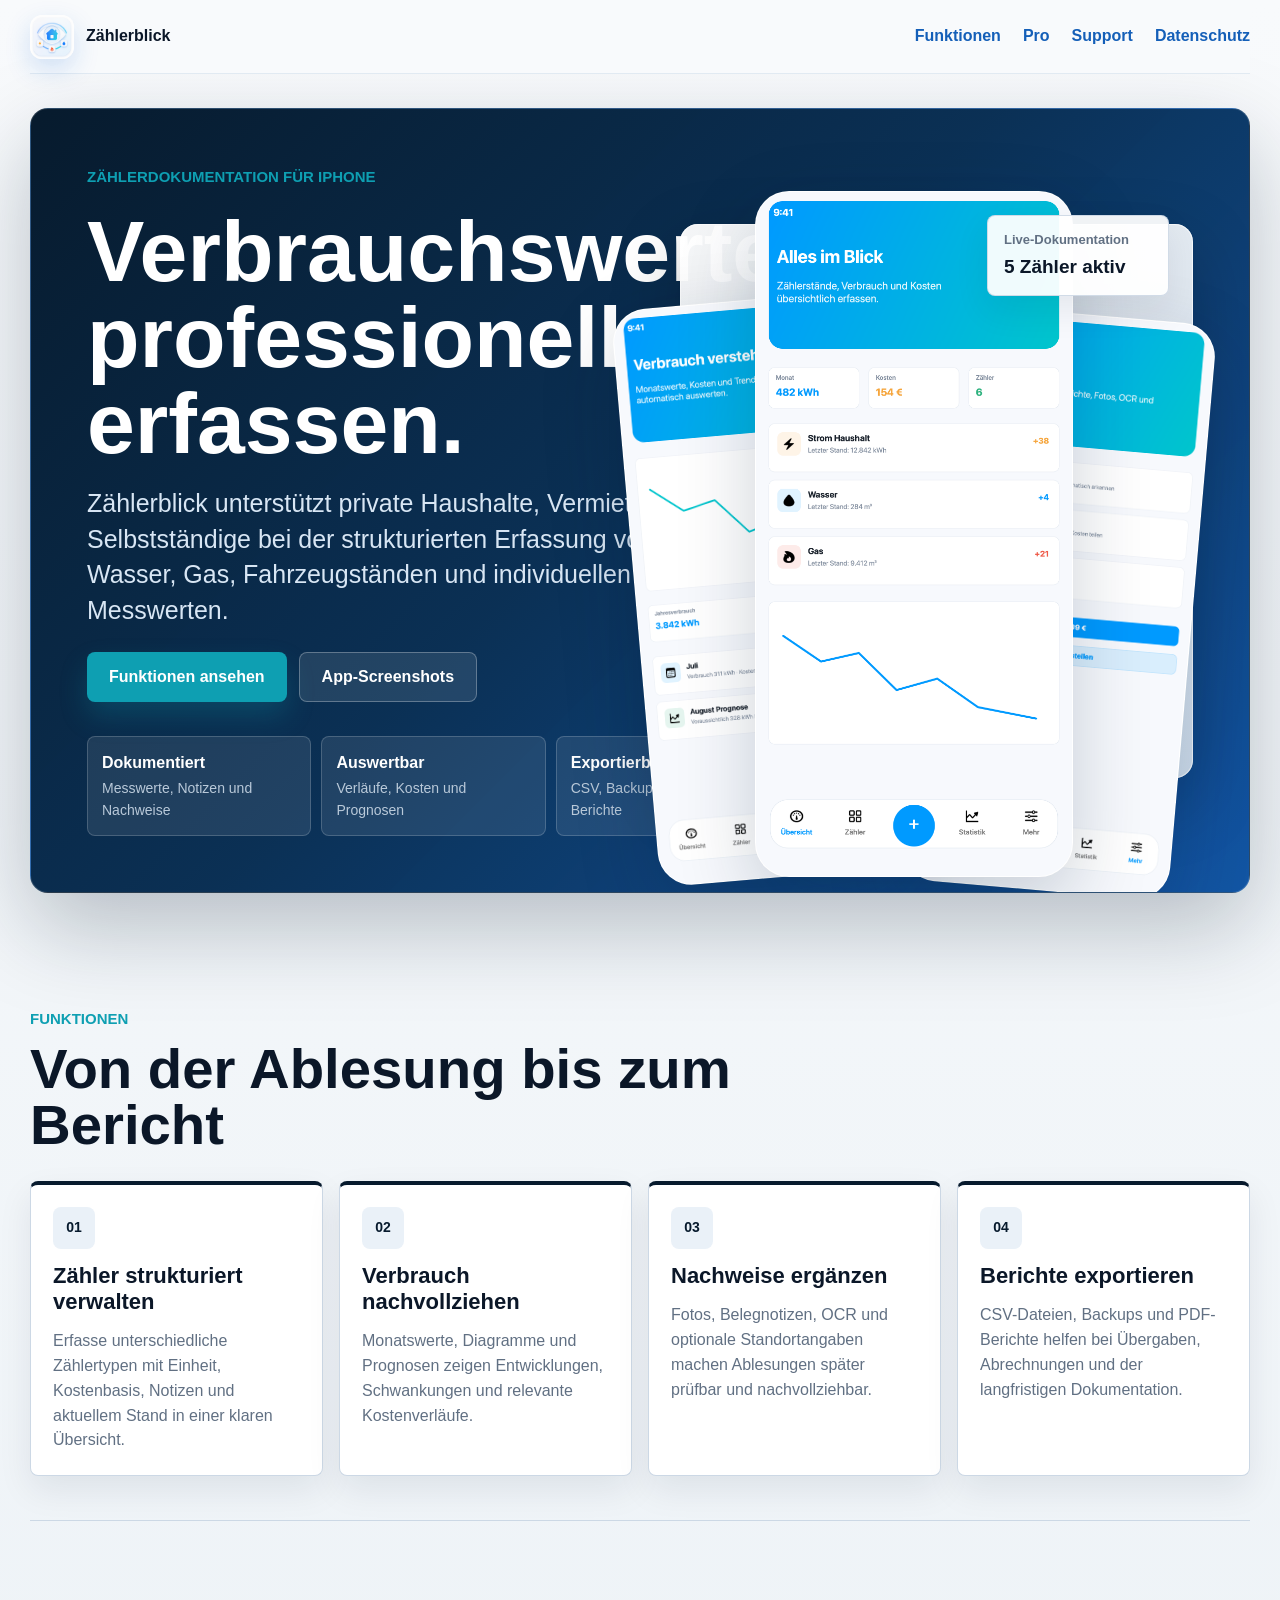
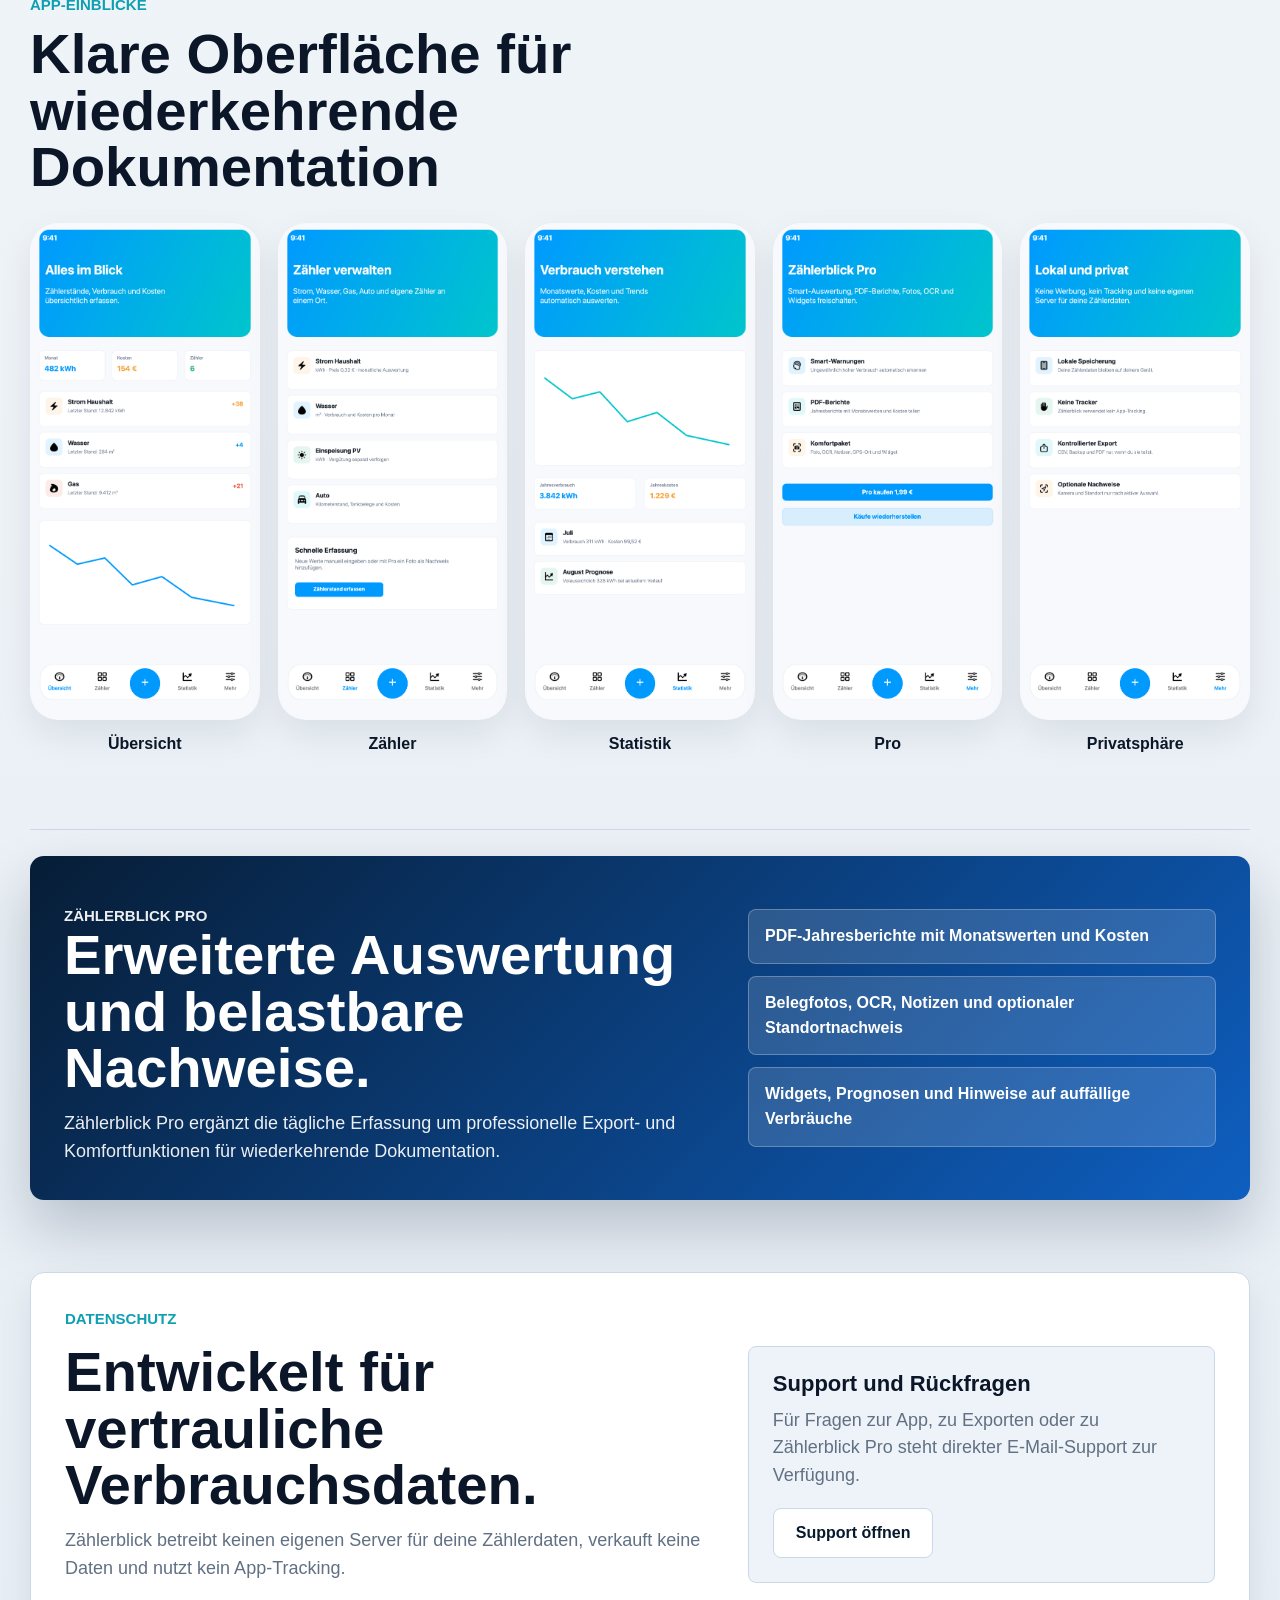
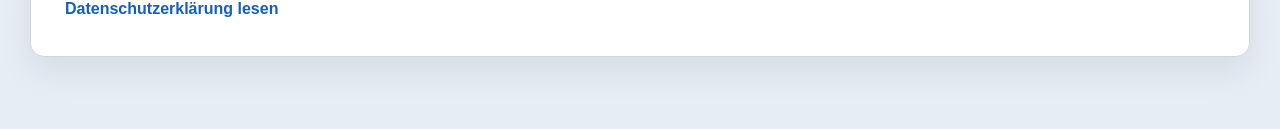
==== commit 6ea66e69: "Update business layout and navigation" ====
--- a/index.html
+++ b/index.html
@@ -51,6 +51,10 @@
             </div>
 
             <div class="hero-visual" aria-label="Zählerblick App-Screenshots">
+                <div class="device-label">
+                    <span>Live-Dokumentation</span>
+                    <strong>5 Zähler aktiv</strong>
+                </div>
                 <img class="phone-shot phone-left" src="assets/screenshot-statistics.png" alt="Zählerblick Statistik mit Verbrauchsdiagramm">
                 <img class="phone-shot phone-main" src="assets/screenshot-overview.png" alt="Zählerblick Übersicht mit mehreren Zählern">
                 <img class="phone-shot phone-right" src="assets/screenshot-pro.png" alt="Zählerblick Pro Freischaltseite">
--- a/styles.css
+++ b/styles.css
@@ -1,15 +1,15 @@
 :root {
     color-scheme: light;
-    --background: #f3f6f9;
+    --background: #eef3f7;
     --surface: #ffffff;
     --surface-soft: #eaf1f8;
     --ink: #0b1728;
     --text: #233044;
     --muted: #617083;
-    --line: #d4dee9;
-    --blue: #0f66d0;
+    --line: #ccd8e5;
+    --blue: #145fb8;
     --cyan: #0e9fb2;
-    --deep: #071d36;
+    --deep: #071a2d;
     --shadow: 0 28px 80px rgba(7, 29, 54, 0.2);
     --soft-shadow: 0 14px 34px rgba(7, 29, 54, 0.08);
 }
@@ -27,7 +27,7 @@
     font-family: -apple-system, BlinkMacSystemFont, "Segoe UI", sans-serif;
     color: var(--text);
     background:
-        linear-gradient(180deg, #ffffff 0%, var(--background) 48%, #e9f0f7 100%);
+        linear-gradient(180deg, #f8fafc 0%, var(--background) 52%, #e6edf4 100%);
     line-height: 1.55;
 }
 
@@ -49,14 +49,14 @@
     position: sticky;
     top: 0;
     z-index: 20;
-    width: min(1180px, calc(100% - 40px));
+    width: min(1220px, calc(100% - 40px));
     min-height: 74px;
     margin: 0 auto;
     display: flex;
     align-items: center;
     justify-content: space-between;
     gap: 22px;
-    background: rgba(255, 255, 255, 0.9);
+    background: rgba(248, 250, 252, 0.92);
     backdrop-filter: blur(18px);
     border-bottom: 1px solid rgba(217, 228, 239, 0.72);
 }
@@ -86,7 +86,7 @@
 
 main,
 .page {
-    width: min(1180px, calc(100% - 40px));
+    width: min(1220px, calc(100% - 40px));
     margin: 0 auto;
 }
 
@@ -95,21 +95,25 @@
 }
 
 .page.narrow {
-    width: min(860px, calc(100% - 40px));
-}
-
-.topnav {
-    justify-content: space-between;
-    padding: 8px 0 28px;
+    width: min(920px, calc(100% - 40px));
 }
 
 .hero {
-    min-height: calc(100vh - 74px);
-    display: grid;
-    grid-template-columns: minmax(0, 0.96fr) minmax(360px, 1.04fr);
+    min-height: 0;
+    display: grid;
+    grid-template-columns: minmax(0, 0.94fr) minmax(390px, 1.06fr);
     align-items: center;
-    gap: 56px;
-    padding: 52px 0 82px;
+    gap: 54px;
+    margin: 34px 0 72px;
+    padding: 56px;
+    color: #ffffff;
+    background:
+        linear-gradient(135deg, rgba(7, 26, 45, 0.98), rgba(11, 49, 86, 0.96) 48%, rgba(20, 95, 184, 0.86)),
+        var(--deep);
+    border: 1px solid rgba(255, 255, 255, 0.14);
+    border-radius: 18px;
+    box-shadow: 0 34px 90px rgba(7, 26, 45, 0.26);
+    overflow: hidden;
 }
 
 .hero-copy {
@@ -134,6 +138,10 @@
     letter-spacing: 0;
 }
 
+.hero h1 {
+    color: #ffffff;
+}
+
 h1 {
     max-width: 720px;
     font-size: clamp(48px, 6.8vw, 86px);
@@ -160,6 +168,10 @@
     max-width: 670px;
     font-size: clamp(20px, 2.1vw, 25px);
     line-height: 1.42;
+}
+
+.hero .lead {
+    color: #d8e6f4;
 }
 
 .hero-actions {
@@ -181,14 +193,14 @@
 
 .button.primary {
     color: #ffffff;
-    background: var(--blue);
-    box-shadow: 0 14px 28px rgba(15, 102, 208, 0.23);
+    background: #0e9fb2;
+    box-shadow: 0 14px 28px rgba(14, 159, 178, 0.23);
 }
 
 .button.secondary {
-    color: var(--deep);
-    background: #edf3f8;
-    border: 1px solid #cad9e8;
+    color: #ffffff;
+    background: rgba(255, 255, 255, 0.1);
+    border: 1px solid rgba(255, 255, 255, 0.28);
 }
 
 .trust-row {
@@ -200,37 +212,65 @@
 
 .trust-row div {
     padding: 14px;
-    background: rgba(255, 255, 255, 0.86);
-    border: 1px solid var(--line);
+    background: rgba(255, 255, 255, 0.09);
+    border: 1px solid rgba(255, 255, 255, 0.18);
     border-radius: 8px;
 }
 
 .trust-row dt {
-    color: var(--ink);
+    color: #ffffff;
     font-weight: 850;
 }
 
 .trust-row dd {
     margin: 2px 0 0;
-    color: var(--muted);
+    color: #b9c9d9;
     font-size: 14px;
 }
 
 .hero-visual {
     position: relative;
-    min-height: 690px;
+    min-height: 660px;
     isolation: isolate;
 }
 
 .hero-visual::before {
     content: "";
     position: absolute;
-    inset: 10% 0 7% 9%;
+    inset: 8% 0 8% 8%;
     z-index: -1;
-    border-radius: 24px;
+    border-radius: 18px;
     background:
-        linear-gradient(135deg, rgba(7, 29, 54, 0.96), rgba(15, 102, 208, 0.82));
-    box-shadow: inset 0 0 0 1px rgba(255, 255, 255, 0.7);
+        linear-gradient(135deg, rgba(255, 255, 255, 0.96), rgba(232, 240, 248, 0.88));
+    box-shadow:
+        inset 0 0 0 1px rgba(255, 255, 255, 0.72),
+        0 24px 70px rgba(0, 0, 0, 0.22);
+}
+
+.device-label {
+    position: absolute;
+    right: 24px;
+    top: 44px;
+    z-index: 5;
+    display: grid;
+    gap: 2px;
+    min-width: 182px;
+    padding: 14px 16px;
+    color: var(--ink);
+    background: rgba(255, 255, 255, 0.94);
+    border: 1px solid rgba(204, 216, 229, 0.9);
+    border-radius: 8px;
+    box-shadow: var(--soft-shadow);
+}
+
+.device-label span {
+    color: var(--muted);
+    font-size: 13px;
+    font-weight: 750;
+}
+
+.device-label strong {
+    font-size: 19px;
 }
 
 .phone-shot {
@@ -265,7 +305,7 @@
 }
 
 .section {
-    padding: 86px 0 38px;
+    padding: 42px 0 44px;
 }
 
 .section-heading {
@@ -291,6 +331,7 @@
     border: 1px solid var(--line);
     border-radius: 8px;
     box-shadow: var(--soft-shadow);
+    border-top: 4px solid var(--deep);
     transition: transform 180ms ease, box-shadow 180ms ease;
 }
 
@@ -311,7 +352,9 @@
 }
 
 .showcase {
-    padding: 78px 0;
+    padding: 72px 0;
+    border-top: 1px solid var(--line);
+    border-bottom: 1px solid var(--line);
 }
 
 .screenshot-strip {
@@ -353,7 +396,7 @@
     align-items: center;
     margin: 26px 0 72px;
     padding: 34px;
-    border-radius: 8px;
+    border-radius: 14px;
 }
 
 .pro-band {
@@ -420,6 +463,13 @@
     margin: 10px 0 18px;
 }
 
+.support-card .button.secondary,
+.content .button.secondary {
+    color: var(--deep);
+    background: #ffffff;
+    border-color: #cad9e8;
+}
+
 .content {
     padding: 34px;
     background: var(--surface);
@@ -474,7 +524,7 @@
     .hero {
         grid-template-columns: 1fr;
         min-height: 0;
-        padding-top: 38px;
+        padding: 38px;
     }
 
     .hero-visual {
@@ -521,7 +571,9 @@
 
     .hero {
         gap: 28px;
-        padding-bottom: 42px;
+        margin-top: 18px;
+        padding: 28px 18px;
+        border-radius: 12px;
     }
 
     .trust-row,
@@ -531,7 +583,7 @@
     }
 
     .hero-visual {
-        min-height: 460px;
+        min-height: 475px;
     }
 
     .hero-visual::before {
@@ -545,6 +597,13 @@
 
     .phone-main {
         width: 205px;
+    }
+
+    .device-label {
+        right: 8px;
+        top: 18px;
+        min-width: 148px;
+        padding: 10px 12px;
     }
 
     .phone-left {
